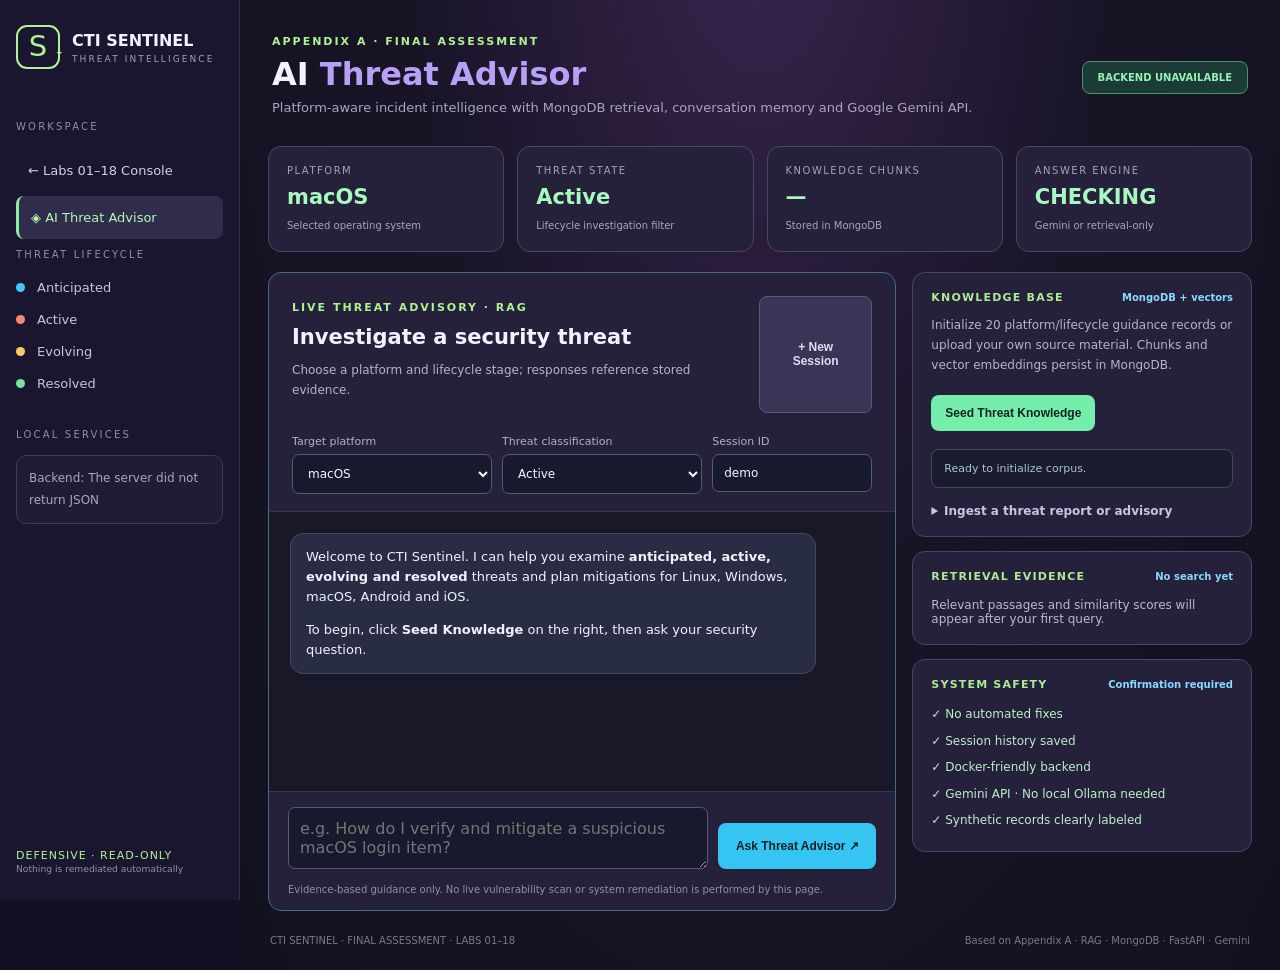
==== static/advisor.html @ 9bdf8182 "Initial commit - CTI Sentinel AI Threat Intelligence" ====
<!doctype html><html lang="en"><head><meta charset="utf-8"><meta name="viewport" content="width=device-width,initial-scale=1"><title>CTI Sentinel | AI Threat Advisor</title><link rel="stylesheet" href="/static/advisor.css?v=1"></head><body>
<div class="layout"><aside class="sidebar"><div class="brand"><div class="logo">S<span>✦</span></div><div><b>CTI SENTINEL</b><small>THREAT INTELLIGENCE</small></div></div><div class="side-caption">WORKSPACE</div><a class="nav" href="/sentinel?lab=18">← Labs 01–18 Console</a><a class="nav selected" href="/advisor">◈ AI Threat Advisor</a><div class="side-caption">THREAT LIFECYCLE</div><div class="legend"><div><i class="status anticipated"></i> Anticipated</div><div><i class="status active"></i> Active</div><div><i class="status evolving"></i> Evolving</div><div><i class="status resolved"></i> Resolved</div></div><div class="side-caption">LOCAL SERVICES</div><div id="serviceState" class="service">Checking services…</div><div class="bottom">DEFENSIVE · READ-ONLY<br><small>Nothing is remediated automatically</small></div></aside>
<main><header class="header"><div><div class="eyebrow">APPENDIX A · FINAL ASSESSMENT</div><h1>AI <span>Threat Advisor</span></h1><p>Platform-aware incident intelligence with MongoDB retrieval, conversation memory and Google Gemini API.</p></div><span class="status-pill" id="connectionBadge">CHECKING CONNECTION</span></header>
<section class="metrics"><div class="metric"><small>PLATFORM</small><strong id="platformIndicator">macOS</strong><span>Selected operating system</span></div><div class="metric"><small>THREAT STATE</small><strong id="phaseIndicator">Active</strong><span>Lifecycle investigation filter</span></div><div class="metric"><small>KNOWLEDGE CHUNKS</small><strong id="chunkCount">—</strong><span>Stored in MongoDB</span></div><div class="metric"><small>ANSWER ENGINE</small><strong id="engineIndicator">CHECKING</strong><span id="engineDetail">Gemini or retrieval-only</span></div></section>
<div class="content"><section class="chatbox"><div class="chatheader"><div><span class="tag">LIVE THREAT ADVISORY · RAG</span><h2>Investigate a security threat</h2><p>Choose a platform and lifecycle stage; responses reference stored evidence.</p></div><button class="btn subtle" id="newSession">+ New Session</button></div>
<div class="filters"><label>Target platform<select id="platform"><option>macOS</option><option>Windows</option><option>Linux</option><option>Android</option><option>iOS</option></select></label><label>Threat classification<select id="phase"><option>Active</option><option>Anticipated</option><option>Evolving</option><option>Resolved</option></select></label><label>Session ID<input id="session" value="demo" maxlength="80"></label></div>
<div class="messages" id="messages" aria-live="polite"><div class="bubble assistant">Welcome to CTI Sentinel. I can help you examine <b>anticipated, active, evolving and resolved</b> threats and plan mitigations for Linux, Windows, macOS, Android and iOS.<p>To begin, click <b>Seed Knowledge</b> on the right, then ask your security question.</p></div></div>
<form id="chatForm" class="compose"><textarea id="question" rows="2" maxlength="2500" placeholder="e.g. How do I verify and mitigate a suspicious macOS login item?" required></textarea><button class="btn primary" id="sendBtn">Ask Threat Advisor ↗</button></form><div class="footnote">Evidence-based guidance only. No live vulnerability scan or system remediation is performed by this page.</div></section>
<aside class="right"><section class="panel"><div class="panel-title"><span>KNOWLEDGE BASE</span><b>MongoDB + vectors</b></div><p>Initialize 20 platform/lifecycle guidance records or upload your own source material. Chunks and vector embeddings persist in MongoDB.</p><button class="btn green" id="seedBtn">Seed Threat Knowledge</button><div id="seedLog" class="actionlog">Ready to initialize corpus.</div><details><summary>Ingest a threat report or advisory</summary><form id="ingestForm"><input id="docTitle" placeholder="Document title" required minlength="3"><textarea id="docText" rows="5" minlength="40" placeholder="Paste trusted security advisory text (40+ characters)" required></textarea><button class="btn subtle" type="submit">Save document chunks</button></form></details></section>
<section class="panel"><div class="panel-title"><span>RETRIEVAL EVIDENCE</span><b id="evidenceState">No search yet</b></div><div id="sources" class="sources">Relevant passages and similarity scores will appear after your first query.</div></section>
<section class="panel"><div class="panel-title"><span>SYSTEM SAFETY</span><b>Confirmation required</b></div><div class="safe">✓ No automated fixes<br>✓ Session history saved<br>✓ Docker-friendly backend<br>✓ Gemini API · No local Ollama needed<br>✓ Synthetic records clearly labeled</div></section>
</aside></div>
<div class="footer"><span>CTI SENTINEL · FINAL ASSESSMENT · LABS 01–18</span><span>Based on Appendix A · RAG · MongoDB · FastAPI · Gemini</span></div></main></div><script src="/static/advisor.js?v=gemini2"></script></body></html>
---- static/advisor.css ----
:root{font-family:Inter,ui-sans-serif,system-ui,-apple-system,BlinkMacSystemFont,"Segoe UI",sans-serif;color:#f4f1ff;background:#121022}*{box-sizing:border-box}body{margin:0}.layout{display:grid;grid-template-columns:240px 1fr;min-height:100vh}.sidebar{background:#1a1630;border-right:1px solid #35304d;padding:25px 16px;position:sticky;top:0;height:100vh;display:flex;flex-direction:column}.brand{display:flex;align-items:center;gap:12px;margin-bottom:44px}.brand b{font-size:16px}.brand small{display:block;font-size:9px;letter-spacing:2.1px;color:#a3a0c1;margin-top:4px}.logo{border:2px solid #b0f392;color:#b0f392;width:44px;height:44px;border-radius:11px;font-size:29px;text-align:center;line-height:38px;position:relative}.logo span{font-size:9px;position:absolute;right:-5px;bottom:-5px}.side-caption{color:#918dad;font-size:10px;letter-spacing:2.2px;margin:8px 0 15px}.nav{text-decoration:none;color:#d4cee8;padding:14px 12px;border-radius:8px;font-size:13px;margin:2px 0}.nav.selected{background:#302c4c;border-left:3px solid #89eea4;color:#b6f7b1}.legend{display:grid;gap:17px;margin:5px 0 30px;color:#c9c4df;font-size:13px}.legend>div{display:flex;align-items:center;gap:12px}.status{width:9px;height:9px;border-radius:50%;display:inline-block}.anticipated{background:#48c7ff}.active{background:#f38b71}.evolving{background:#f8cd5d}.resolved{background:#77e2a0}.service{font-size:12px;color:#a9a4c4;padding:12px;background:#211c35;border:1px solid #3f395b;border-radius:10px;line-height:1.8}.bottom{margin-top:auto;font-size:11px;letter-spacing:1px;color:#b0f392}.bottom small{color:#8f91aa;letter-spacing:0}main{min-width:0; background:radial-gradient(ellipse at 50% -13%,#392550 0%,#181426 48%,#12121f 100%);padding:0 28px}.header{padding:35px 4px 26px;display:flex;align-items:center;justify-content:space-between;gap:20px}.eyebrow,.tag{color:#adf391;letter-spacing:2px;font-size:11px;font-weight:800}.header h1{margin:7px 0;font-size:32px}.header h1 span{color:#b7a0f5}.header p{color:#aaa4c4;font-size:13px;margin:5px 0}.status-pill{border:1px solid #4b926a;color:#9af0b4;background:#1b3b36;padding:10px 15px;font-weight:700;font-size:10px;border-radius:8px;white-space:nowrap}.metrics{display:grid;grid-template-columns:repeat(4,minmax(0,1fr));gap:13px;margin-bottom:20px}.metric,.chatbox,.panel{background:#25213a;border:1px solid #4b4569;border-radius:13px}.metric{padding:18px}.metric small{display:block;color:#a5a0be;font-size:10px;letter-spacing:1.5px}.metric strong{display:block;color:#a7f9bf;font-size:21px;margin:9px 0 5px;overflow:hidden;text-overflow:ellipsis;white-space:nowrap}.metric span{font-size:10px;color:#a9a5bf}.content{display:grid;grid-template-columns:minmax(450px,1.85fr) minmax(275px,1fr);gap:16px}.chatbox{display:flex;flex-direction:column;min-height:570px;overflow:hidden;border-color:#466a87}.chatheader{padding:23px 23px 10px;display:flex;justify-content:space-between;gap:12px}.chatheader h2{margin:10px 0 5px;font-size:21px}.chatheader p,.panel p{font-size:12px;line-height:1.65;color:#b7b2c9}.btn{border:0;border-radius:8px;padding:11px 14px;cursor:pointer;font-weight:700;color:#0d2424;font-size:12px}.btn:disabled{opacity:.6;cursor:wait}.btn.primary{background:#36c4f3}.btn.green{background:#75edab}.btn.subtle{background:#3a3456;color:#dfdcf3;border:1px solid #5b5774}.filters{display:grid;grid-template-columns:1fr 1fr .8fr;gap:10px;padding:12px 23px 17px}.filters label{font-size:11px;color:#b4aecb}.filters select,.filters input,.panel input,.panel textarea,.compose textarea{background:#17192d;border:1px solid #575978;border-radius:7px;color:#f6f6ff;padding:11px;font:inherit;width:100%;outline-color:#73dfe7}.filters select,.filters input{display:block;margin-top:6px;font-size:12px}.messages{flex:1;min-height:280px;max-height:560px;overflow:auto;border-top:1px solid #38324e;padding:21px;display:flex;flex-direction:column;gap:12px;background:#181829}.bubble{white-space:pre-wrap;line-height:1.55;border-radius:13px;padding:13px 15px;max-width:90%;font-size:13px}.bubble.assistant{align-self:flex-start;background:#292d43;border:1px solid #424861}.bubble.user{align-self:flex-end;background:#1e4a5a;border:1px solid #35819b}.bubble p{margin-bottom:0}.bubble .meta{font-size:10px;color:#a6efbe;margin-top:12px}.compose{border-top:1px solid #3c3654;display:flex;gap:10px;align-items:end;padding:15px 19px}.compose textarea{min-height:60px;resize:vertical}.compose button{min-width:158px;min-height:46px}.footnote{padding:0 19px 15px;color:#928fab;font-size:10px}.right{display:grid;gap:14px;align-content:start}.panel{padding:18px}.panel-title{display:flex;align-items:center;justify-content:space-between;gap:10px}.panel-title span{font-size:11px;color:#adeb94;font-weight:800;letter-spacing:1.2px}.panel-title b{font-size:10px;color:#88d9ff}.panel .btn{margin:8px 0}.actionlog{padding:12px;color:#a8c7d3;border:1px solid #3e4c61;background:#1a1b2d;border-radius:8px;font-size:11px;margin-top:10px}details{margin-top:16px;font-size:12px;color:#c7c5e8}details summary{cursor:pointer;font-weight:700}details form{display:grid;gap:9px;margin-top:12px}.sources{font-size:12px;color:#bdb8d2;margin-top:15px;display:grid;gap:10px}.evidence{border:1px solid #455775;background:#1e253b;border-radius:8px;padding:11px}.evidence strong{color:#a4edc7;display:block}.evidence small{color:#9eafc8;font-size:10px}.evidence p{font-size:11px;margin:7px 0 0}.safe{line-height:2.2;color:#bbefc9;font-size:12px;margin-top:10px}.footer{padding:24px 2px;display:flex;justify-content:space-between;gap:15px;color:#79788c;font-size:10px}@media(max-width:1000px){.layout{grid-template-columns:180px 1fr}.content{grid-template-columns:1fr}.metrics{grid-template-columns:repeat(2,minmax(0,1fr))}.sidebar{padding:20px 9px}}@media(max-width:700px){.layout{display:block}.sidebar{height:auto;position:relative}.sidebar .legend,.sidebar .bottom{display:none}main{padding:0 12px}.header{flex-direction:column;align-items:start}.filters{grid-template-columns:1fr 1fr}.filters label:last-child{grid-column:span 2}.compose{flex-direction:column;align-items:stretch}.content{display:block}.right{margin-top:15px}.metrics{grid-template-columns:repeat(2,1fr)}.footer{flex-direction:column}}
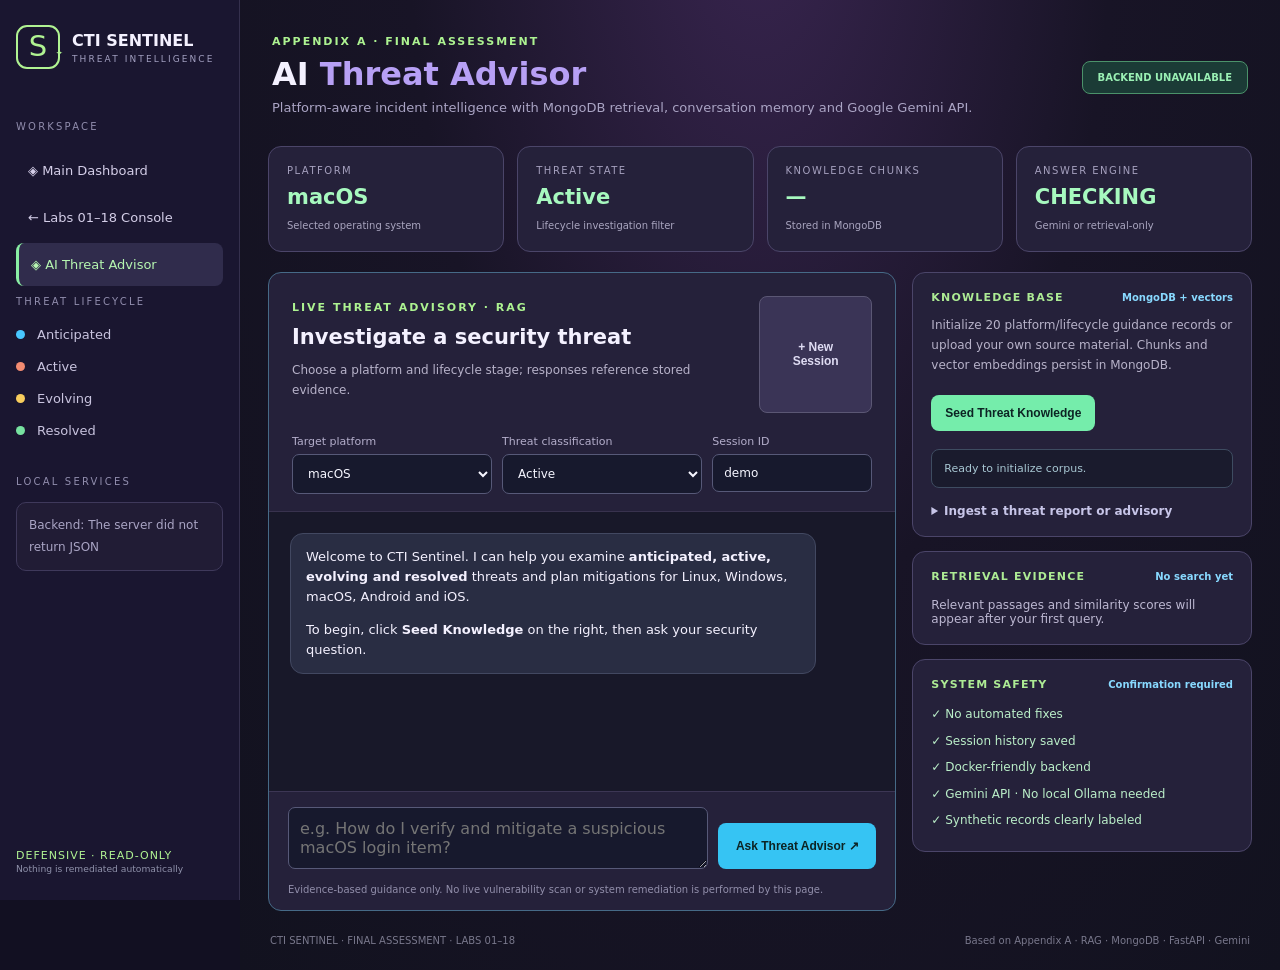
==== commit 6050cfb3: "Add unified CTI Sentinel main dashboard" ====
--- a/static/advisor.html
+++ b/static/advisor.html
@@ -1,5 +1,5 @@
 <!doctype html><html lang="en"><head><meta charset="utf-8"><meta name="viewport" content="width=device-width,initial-scale=1"><title>CTI Sentinel | AI Threat Advisor</title><link rel="stylesheet" href="/static/advisor.css?v=1"></head><body>
-<div class="layout"><aside class="sidebar"><div class="brand"><div class="logo">S<span>✦</span></div><div><b>CTI SENTINEL</b><small>THREAT INTELLIGENCE</small></div></div><div class="side-caption">WORKSPACE</div><a class="nav" href="/sentinel?lab=18">← Labs 01–18 Console</a><a class="nav selected" href="/advisor">◈ AI Threat Advisor</a><div class="side-caption">THREAT LIFECYCLE</div><div class="legend"><div><i class="status anticipated"></i> Anticipated</div><div><i class="status active"></i> Active</div><div><i class="status evolving"></i> Evolving</div><div><i class="status resolved"></i> Resolved</div></div><div class="side-caption">LOCAL SERVICES</div><div id="serviceState" class="service">Checking services…</div><div class="bottom">DEFENSIVE · READ-ONLY<br><small>Nothing is remediated automatically</small></div></aside>
+<div class="layout"><aside class="sidebar"><div class="brand"><div class="logo">S<span>✦</span></div><div><b>CTI SENTINEL</b><small>THREAT INTELLIGENCE</small></div></div><div class="side-caption">WORKSPACE</div><a class="nav" href="/dashboard">◈ Main Dashboard</a><a class="nav" href="/sentinel?lab=18">← Labs 01–18 Console</a><a class="nav selected" href="/advisor">◈ AI Threat Advisor</a><div class="side-caption">THREAT LIFECYCLE</div><div class="legend"><div><i class="status anticipated"></i> Anticipated</div><div><i class="status active"></i> Active</div><div><i class="status evolving"></i> Evolving</div><div><i class="status resolved"></i> Resolved</div></div><div class="side-caption">LOCAL SERVICES</div><div id="serviceState" class="service">Checking services…</div><div class="bottom">DEFENSIVE · READ-ONLY<br><small>Nothing is remediated automatically</small></div></aside>
 <main><header class="header"><div><div class="eyebrow">APPENDIX A · FINAL ASSESSMENT</div><h1>AI <span>Threat Advisor</span></h1><p>Platform-aware incident intelligence with MongoDB retrieval, conversation memory and Google Gemini API.</p></div><span class="status-pill" id="connectionBadge">CHECKING CONNECTION</span></header>
 <section class="metrics"><div class="metric"><small>PLATFORM</small><strong id="platformIndicator">macOS</strong><span>Selected operating system</span></div><div class="metric"><small>THREAT STATE</small><strong id="phaseIndicator">Active</strong><span>Lifecycle investigation filter</span></div><div class="metric"><small>KNOWLEDGE CHUNKS</small><strong id="chunkCount">—</strong><span>Stored in MongoDB</span></div><div class="metric"><small>ANSWER ENGINE</small><strong id="engineIndicator">CHECKING</strong><span id="engineDetail">Gemini or retrieval-only</span></div></section>
 <div class="content"><section class="chatbox"><div class="chatheader"><div><span class="tag">LIVE THREAT ADVISORY · RAG</span><h2>Investigate a security threat</h2><p>Choose a platform and lifecycle stage; responses reference stored evidence.</p></div><button class="btn subtle" id="newSession">+ New Session</button></div>
